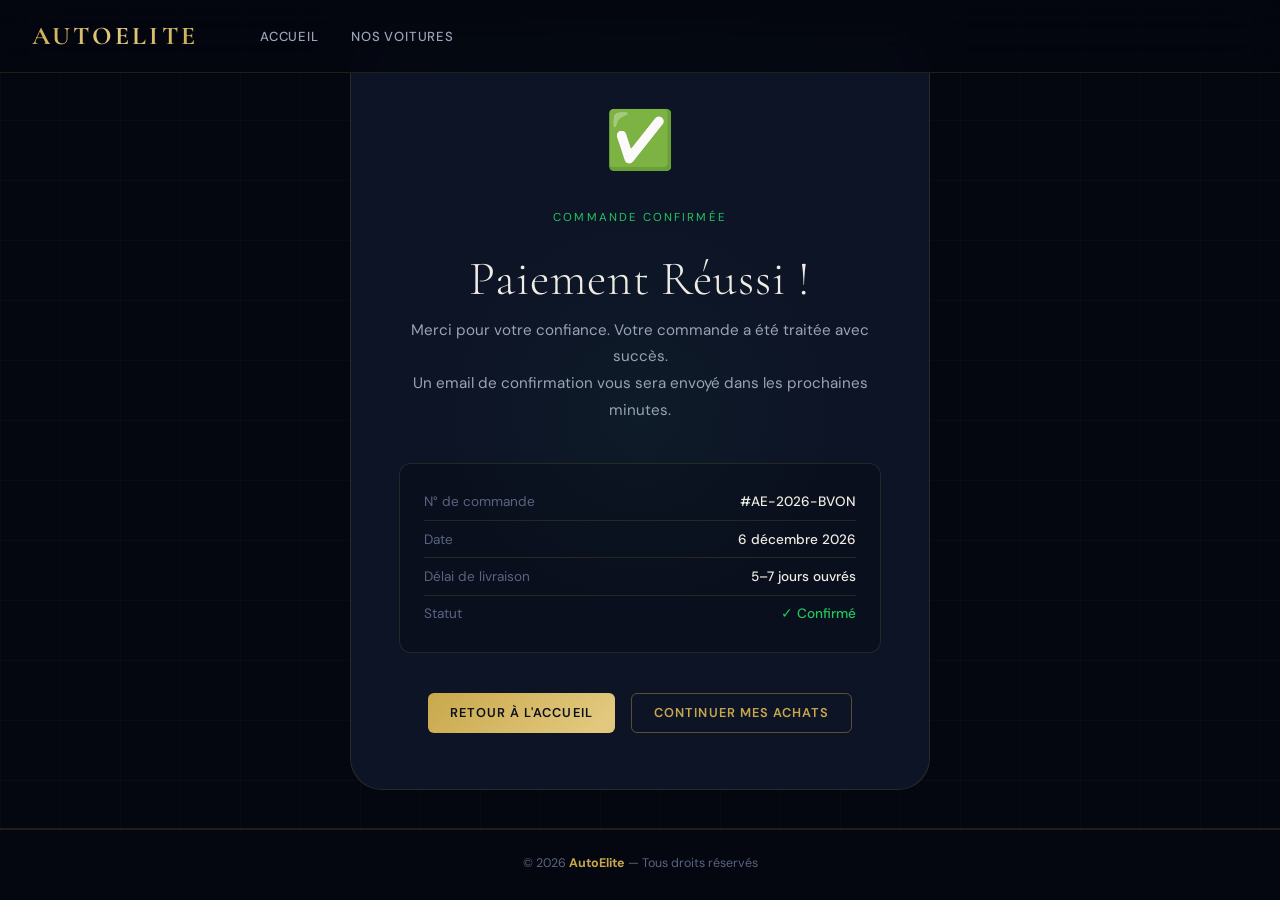
==== content/confirmation.html @ 56febd85 "Premier commit" ====
<!DOCTYPE html>
<html lang="fr">
<head>
    <meta charset="UTF-8">
    <meta name="viewport" content="width=device-width, initial-scale=1.0">
    <title>Confirmation — AutoElite</title>
    <link rel="preconnect" href="https://fonts.googleapis.com">
    <link href="https://fonts.googleapis.com/css2?family=Cormorant+Garamond:ital,wght@0,300;0,600;0,700;1,300;1,400&family=DM+Sans:wght@300;400;500;600&display=swap" rel="stylesheet">
    <link rel="stylesheet" href="../style/common.css">
    <style>
        main {
            display: flex;
            align-items: center;
            justify-content: center;
            min-height: calc(100vh - 72px);
            padding: 2rem;
            position: relative;
            z-index: 1;
        }
        .confirmation-container {
            max-width: 580px;
            width: 100%;
            text-align: center;
            background: var(--bg-card);
            border: 1px solid var(--border);
            border-radius: var(--radius-xl);
            padding: 3.5rem 3rem;
            position: relative;
            overflow: hidden;
            animation: fadeUp 0.7s cubic-bezier(0.4,0,0.2,1) both;
        }
        .confirmation-container::before {
            content: '';
            position: absolute;
            top: 0; left: 0; right: 0;
            height: 2px;
            background: linear-gradient(90deg, var(--gold), #22c55e, var(--gold));
        }
        .confirmation-container::after {
            content: '';
            position: absolute;
            top: 50%; left: 50%;
            transform: translate(-50%, -50%);
            width: 400px; height: 400px;
            background: radial-gradient(circle, rgba(34,197,94,0.04) 0%, transparent 70%);
            pointer-events: none;
        }
        .success-icon {
            font-size: 3.5rem;
            margin-bottom: 1.5rem;
            animation: pulse-gold 2s infinite;
            display: block;
        }
        .confirmation-title {
            font-family: 'Cormorant Garamond', serif;
            font-size: clamp(2rem, 4vw, 3rem);
            font-weight: 300;
            margin-bottom: 0.5rem;
            color: var(--text-primary);
        }
        .confirmation-subtitle {
            font-size: 0.72rem;
            letter-spacing: 0.18em;
            text-transform: uppercase;
            color: #22c55e;
            margin-bottom: 1.5rem;
        }
        .confirmation-message {
            color: var(--text-secondary);
            font-size: 0.95rem;
            line-height: 1.75;
            margin-bottom: 2.5rem;
        }
        .order-details {
            background: var(--bg-main);
            border: 1px solid var(--border);
            border-radius: var(--radius-md);
            padding: 1.25rem 1.5rem;
            margin-bottom: 2.5rem;
            text-align: left;
        }
        .order-detail-row {
            display: flex;
            justify-content: space-between;
            padding: 0.45rem 0;
            font-size: 0.85rem;
            border-bottom: 1px solid var(--border);
        }
        .order-detail-row:last-child { border-bottom: none; }
        .order-detail-row span:first-child { color: var(--text-muted); }
        .order-detail-row span:last-child { color: var(--text-primary); font-weight: 500; }
        .confirmation-actions {
            display: flex;
            gap: 1rem;
            justify-content: center;
            flex-wrap: wrap;
        }
        @keyframes checkmark {
            from { transform: scale(0) rotate(-30deg); opacity: 0; }
            to   { transform: scale(1) rotate(0deg); opacity: 1; }
        }
        .success-icon { animation: checkmark 0.5s cubic-bezier(0.4,0,0.2,1) 0.3s both; }
    </style>
</head>
<body>
    <header>
        <nav>
            <a href="../index.html" class="logo">AutoElite</a>
            <ul class="nav-links">
                <li><a href="../index.html">Accueil</a></li>
                <li><a href="produit.html">Nos Voitures</a></li>
            </ul>
        </nav>
    </header>

    <main>
        <div class="confirmation-container">
            <span class="success-icon">✅</span>
            <p class="confirmation-subtitle">Commande confirmée</p>
            <h1 class="confirmation-title">Paiement Réussi !</h1>
            <p class="confirmation-message">
                Merci pour votre confiance. Votre commande a été traitée avec succès.<br>
                Un email de confirmation vous sera envoyé dans les prochaines minutes.
            </p>
            <div class="order-details">
                <div class="order-detail-row">
                    <span>N° de commande</span>
                    <span id="order-number">#AE-2026-XXXX</span>
                </div>
                <div class="order-detail-row">
                    <span>Date</span>
                    <span id="order-date"></span>
                </div>
                <div class="order-detail-row">
                    <span>Délai de livraison</span>
                    <span>5–7 jours ouvrés</span>
                </div>
                <div class="order-detail-row">
                    <span>Statut</span>
                    <span style="color:#22c55e;">✓ Confirmé</span>
                </div>
            </div>
            <div class="confirmation-actions">
                <a href="../index.html" class="btn btn-primary">Retour à l'accueil</a>
                <a href="produit.html" class="btn btn-outline">Continuer mes achats</a>
            </div>
        </div>
    </main>

    <footer>
        <p style="text-align:center; padding:1.5rem; color:var(--text-muted); font-size:.78rem; border-top:1px solid var(--border);">
            &copy; 2026 <strong style="color:var(--gold)">AutoElite</strong> — Tous droits réservés
        </p>
    </footer>

    <script>
        // Generate order number and date
        const orderNum = '#AE-' + new Date().getFullYear() + '-' + Math.random().toString(36).toUpperCase().slice(2, 6);
        document.getElementById('order-number').textContent = orderNum;
        document.getElementById('order-date').textContent = new Date().toLocaleDateString('fr-FR', {
            day: 'numeric', month: 'long', year: 'numeric'
        });
    </script>
</body>
</html>
---- style/common.css ----
/* ============================================
   AutoElite — Common Design System
   Dark Luxury Theme
   ============================================ */

@import url('https://fonts.googleapis.com/css2?family=Cormorant+Garamond:ital,wght@0,300;0,400;0,600;0,700;1,300;1,400&family=DM+Sans:wght@300;400;500;600&display=swap');

:root {
  --bg-deep:       #04070f;
  --bg-main:       #0a0f1e;
  --bg-card:       #0d1426;
  --bg-glass:      rgba(13, 20, 38, 0.7);
  --border:        rgba(201, 168, 76, 0.15);
  --border-hover:  rgba(201, 168, 76, 0.4);

  --gold:          #c9a84c;
  --gold-light:    #e2c97e;
  --gold-dim:      rgba(201, 168, 76, 0.12);
  --blue:          #2563eb;
  --blue-light:    #3b82f6;
  --blue-glow:     rgba(37, 99, 235, 0.25);

  --text-primary:  #f0ece4;
  --text-secondary:#9ba3b8;
  --text-muted:    #5a6480;

  --radius-sm:     6px;
  --radius-md:     12px;
  --radius-lg:     20px;
  --radius-xl:     32px;

  --shadow-gold:   0 0 40px rgba(201, 168, 76, 0.12);
  --shadow-blue:   0 0 40px rgba(37, 99, 235, 0.2);
  --shadow-card:   0 8px 32px rgba(0, 0, 0, 0.5);

  --transition:    0.3s cubic-bezier(0.4, 0, 0.2, 1);
  --transition-slow: 0.6s cubic-bezier(0.4, 0, 0.2, 1);
}

*, *::before, *::after {
  box-sizing: border-box;
  margin: 0;
  padding: 0;
}

html { scroll-behavior: smooth; }

body {
  background: var(--bg-deep);
  color: var(--text-primary);
  font-family: 'DM Sans', sans-serif;
  font-weight: 400;
  line-height: 1.6;
  min-height: 100vh;
  overflow-x: hidden;
}

/* Subtle grid noise overlay */
body::before {
  content: '';
  position: fixed;
  inset: 0;
  background-image:
    linear-gradient(rgba(201, 168, 76, 0.03) 1px, transparent 1px),
    linear-gradient(90deg, rgba(201, 168, 76, 0.03) 1px, transparent 1px);
  background-size: 60px 60px;
  pointer-events: none;
  z-index: 0;
}

/* ── Typography ── */
h1, h2, h3, h4 {
  font-family: 'Cormorant Garamond', serif;
  font-weight: 600;
  letter-spacing: 0.02em;
  line-height: 1.2;
}

a { color: inherit; text-decoration: none; }
img { max-width: 100%; display: block; }
ul { list-style: none; }

/* ── Header / Nav ── */
header {
  position: fixed;
  top: 0; left: 0; right: 0;
  z-index: 100;
  backdrop-filter: blur(20px) saturate(1.4);
  background: rgba(4, 7, 15, 0.85);
  border-bottom: 1px solid var(--border);
  transition: var(--transition);
}

nav {
  max-width: 1400px;
  margin: 0 auto;
  padding: 0 2rem;
  height: 72px;
  display: flex;
  align-items: center;
  gap: 2rem;
}

.logo {
  font-family: 'Cormorant Garamond', serif;
  font-size: 1.6rem;
  font-weight: 700;
  letter-spacing: 0.12em;
  text-transform: uppercase;
  background: linear-gradient(135deg, var(--gold), var(--gold-light), var(--gold));
  -webkit-background-clip: text;
  -webkit-text-fill-color: transparent;
  background-clip: text;
  flex-shrink: 0;
  transition: var(--transition);
}
.logo:hover { opacity: 0.85; }

.nav-links {
  display: flex;
  gap: 0.25rem;
  margin-left: 1rem;
  flex: 1;
}
.nav-links a {
  padding: 0.4rem 0.9rem;
  font-size: 0.82rem;
  font-weight: 500;
  letter-spacing: 0.06em;
  text-transform: uppercase;
  color: var(--text-secondary);
  border-radius: var(--radius-sm);
  transition: var(--transition);
  position: relative;
}
.nav-links a::after {
  content: '';
  position: absolute;
  bottom: -2px; left: 50%; right: 50%;
  height: 1px;
  background: var(--gold);
  transition: var(--transition);
}
.nav-links a:hover, .nav-links a.active {
  color: var(--text-primary);
}
.nav-links a:hover::after, .nav-links a.active::after {
  left: 0.9rem; right: 0.9rem;
}

.auth-buttons, .user-info {
  display: flex;
  align-items: center;
  gap: 0.75rem;
  margin-left: auto;
}

/* ── Buttons ── */
.btn {
  display: inline-flex;
  align-items: center;
  justify-content: center;
  gap: 0.4rem;
  padding: 0.55rem 1.4rem;
  border-radius: var(--radius-sm);
  font-family: 'DM Sans', sans-serif;
  font-size: 0.8rem;
  font-weight: 600;
  letter-spacing: 0.08em;
  text-transform: uppercase;
  cursor: pointer;
  border: none;
  transition: var(--transition);
  position: relative;
  overflow: hidden;
  white-space: nowrap;
}

.btn::before {
  content: '';
  position: absolute;
  inset: 0;
  opacity: 0;
  transition: var(--transition);
}
.btn:hover::before { opacity: 1; }

.btn-primary {
  background: linear-gradient(135deg, var(--gold) 0%, var(--gold-light) 50%, var(--gold) 100%);
  background-size: 200% 100%;
  color: #0a0f1e;
}
.btn-primary:hover {
  background-position: 100% 0;
  transform: translateY(-1px);
  box-shadow: 0 4px 20px rgba(201, 168, 76, 0.4);
}

.btn-outline {
  background: transparent;
  color: var(--gold);
  border: 1px solid var(--border-hover);
}
.btn-outline:hover {
  background: var(--gold-dim);
  border-color: var(--gold);
  transform: translateY(-1px);
}

.btn-large {
  padding: 0.85rem 2.2rem;
  font-size: 0.85rem;
}

.btn-full { width: 100%; }

/* ── Hidden utility ── */
.hidden { display: none !important; }

#user-name {
  font-size: 0.82rem;
  color: var(--gold-light);
  font-weight: 500;
  letter-spacing: 0.04em;
}

/* ── Footer ── */
footer {
  background: var(--bg-deep);
  border-top: 1px solid var(--border);
  position: relative;
  z-index: 1;
}

.footer-content {
  max-width: 1400px;
  margin: 0 auto;
  padding: 3rem 2rem;
  display: grid;
  grid-template-columns: repeat(3, 1fr);
  gap: 2rem;
}

.footer-column {
  color: var(--text-secondary);
  font-size: 0.88rem;
  line-height: 1.8;
}
.footer-column strong {
  color: var(--gold);
  font-family: 'Cormorant Garamond', serif;
  font-size: 1.1rem;
  display: block;
  margin-bottom: 0.5rem;
}

.copyright-section {
  text-align: center;
  padding: 1.5rem 2rem;
  border-top: 1px solid var(--border);
}
.copyright {
  font-size: 0.78rem;
  color: var(--text-muted);
  letter-spacing: 0.04em;
}
.footer-note {
  font-size: 0.72rem;
  color: var(--text-muted);
  margin-top: 0.25rem;
  font-style: italic;
}

/* ── Scrollbar ── */
::-webkit-scrollbar { width: 6px; }
::-webkit-scrollbar-track { background: var(--bg-deep); }
::-webkit-scrollbar-thumb {
  background: var(--gold-dim);
  border-radius: 3px;
}
::-webkit-scrollbar-thumb:hover { background: var(--border-hover); }

/* ── Page content offset ── */
main { padding-top: 72px; }

/* ── Animations ── */
@keyframes fadeUp {
  from { opacity: 0; transform: translateY(24px); }
  to   { opacity: 1; transform: translateY(0); }
}
@keyframes fadeIn {
  from { opacity: 0; }
  to   { opacity: 1; }
}
@keyframes shimmer {
  0%   { background-position: -200% center; }
  100% { background-position:  200% center; }
}
@keyframes pulse-gold {
  0%, 100% { box-shadow: 0 0 0 0 rgba(201, 168, 76, 0); }
  50%       { box-shadow: 0 0 0 8px rgba(201, 168, 76, 0.1); }
}

.animate-up {
  animation: fadeUp 0.7s var(--transition-slow) both;
}

/* ── Responsive ── */
@media (max-width: 768px) {
  .nav-links { display: none; }
  .footer-content { grid-template-columns: 1fr; }
  nav { padding: 0 1rem; }
}
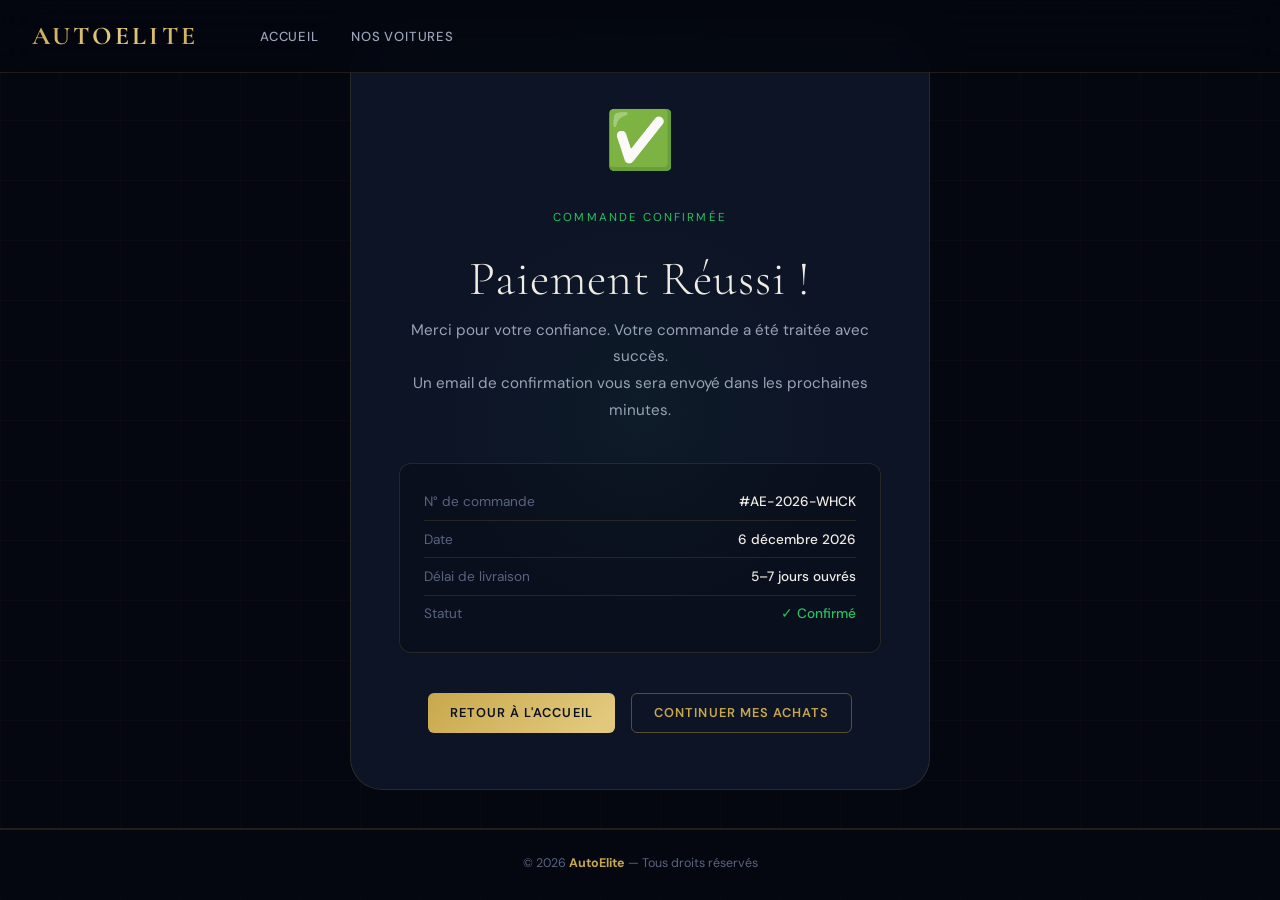
==== commit 8d6638bc: "Mise à jour du site1" ====
--- a/content/confirmation.html
+++ b/content/confirmation.html
@@ -107,6 +107,7 @@
     <header>
         <nav>
             <a href="../index.html" class="logo">AutoElite</a>
+            <button type="button" class="nav-toggle" id="nav-toggle" aria-label="Ouvrir le menu" aria-expanded="false"></button>
             <ul class="nav-links">
                 <li><a href="../index.html">Accueil</a></li>
                 <li><a href="produit.html">Nos Voitures</a></li>
@@ -154,6 +155,7 @@
         </p>
     </footer>
 
+    <script src="../javascript/nav-toggle.js"></script>
     <script>
         // Generate order number and date
         const orderNum = '#AE-' + new Date().getFullYear() + '-' + Math.random().toString(36).toUpperCase().slice(2, 6);
--- a/style/common.css
+++ b/style/common.css
@@ -99,6 +99,7 @@
   display: flex;
   align-items: center;
   gap: 2rem;
+  position: relative;
 }
 
 .logo {
@@ -114,6 +115,38 @@
   flex-shrink: 0;
   transition: var(--transition);
 }
+
+.nav-toggle {
+  display: none;
+  min-width: 48px;
+  min-height: 48px;
+  width: 44px;
+  height: 44px;
+  border: 1px solid transparent;
+  border-radius: var(--radius-sm);
+  background: rgba(255,255,255,0.12);
+  color: var(--text-primary);
+  cursor: pointer;
+  transition: var(--transition);
+  position: relative;
+  z-index: 105;
+  justify-content: center;
+  align-items: center;
+  touch-action: manipulation;
+}
+
+.nav-toggle:hover,
+.nav-toggle:focus {
+  border-color: var(--border);
+}
+
+.nav-toggle::before {
+  content: '☰';
+  font-size: 1.25rem;
+  line-height: 1;
+  display: block;
+}
+
 .logo:hover { opacity: 0.85; }
 
 .nav-links {
@@ -307,7 +340,37 @@
 
 /* ── Responsive ── */
 @media (max-width: 768px) {
-  .nav-links { display: none; }
+  .nav-toggle { display: inline-flex; }
+  .nav-links {
+    display: none;
+    position: absolute;
+    top: 72px;
+    left: 0;
+    right: 0;
+    background: rgba(4, 7, 15, 0.98);
+    border-bottom: 1px solid var(--border);
+    flex-direction: column;
+    align-items: stretch;
+    gap: 0.5rem;
+    padding: 1rem 1.25rem 1.25rem;
+    z-index: 100;
+  }
+  .nav-links.open {
+    display: flex;
+  }
+  .nav-links a {
+    padding: 0.95rem 1rem;
+    width: 100%;
+    text-align: center;
+    border-radius: var(--radius-sm);
+    background: rgba(255,255,255,0.03);
+  }
+  .nav-links a::after {
+    display: none;
+  }
+  .auth-buttons {
+    display: none;
+  }
   .footer-content { grid-template-columns: 1fr; }
   nav { padding: 0 1rem; }
 }
